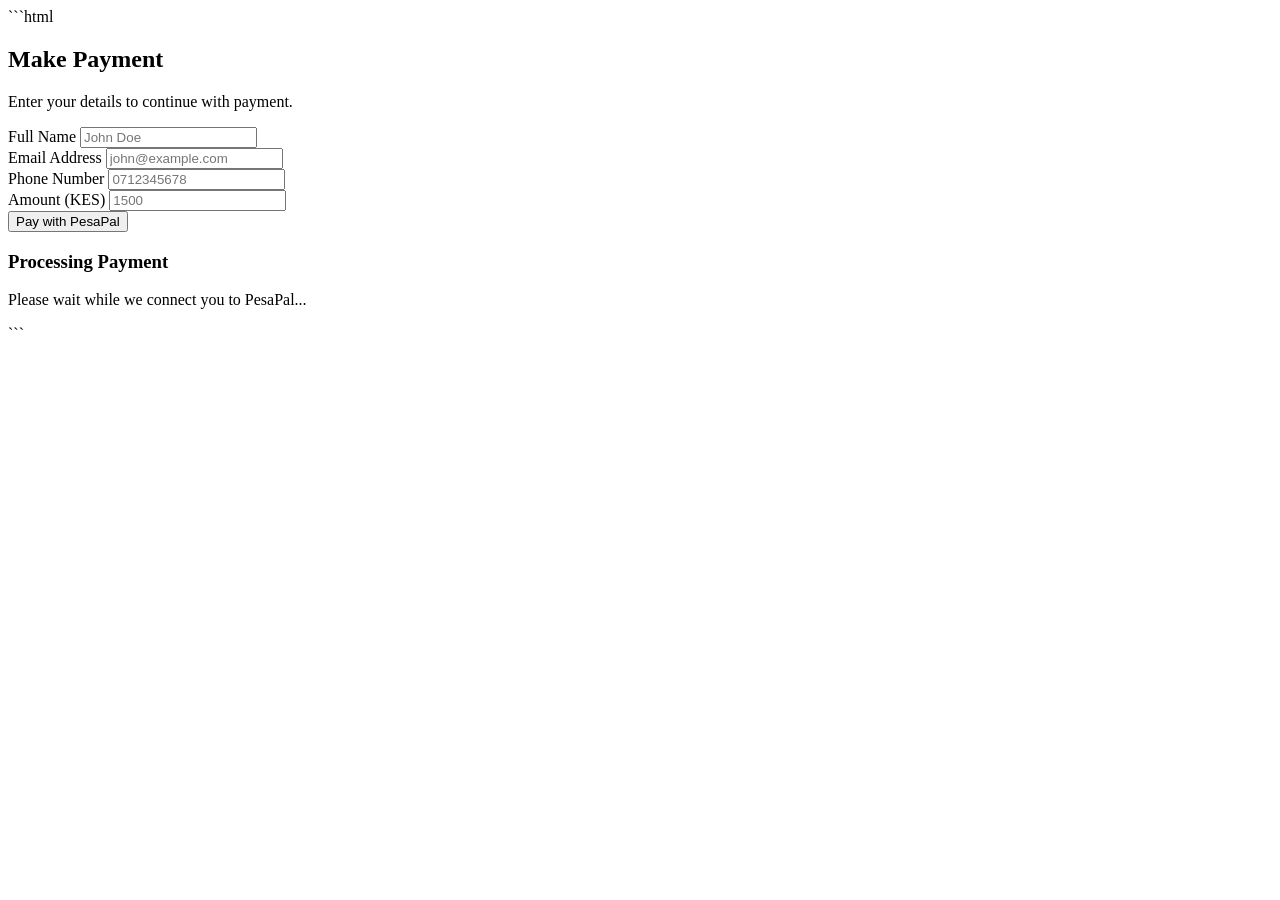
==== index.html @ 087f1995 "upd" ====
```html
<!DOCTYPE html>
<html lang="en">
<head>
  <meta charset="UTF-8">
  <meta name="viewport" content="width=device-width, initial-scale=1.0">

  <title>Make Payment</title>

  <link rel="stylesheet" href="style.css">
</head>

<body>

  <main class="payment-container">

    <section class="payment-card">

      <h1>Make Payment</h1>

      <p class="subtitle">
        Enter your details to continue with payment.
      </p>

      <form id="paymentForm">

        <div class="form-group">
          <label for="name">Full Name</label>

          <input
            type="text"
            id="name"
            placeholder="John Doe"
            required
          >
        </div>

        <div class="form-group">
          <label for="email">Email Address</label>

          <input
            type="email"
            id="email"
            placeholder="john@example.com"
            required
          >
        </div>

        <div class="form-group">
          <label for="phone">Phone Number</label>

          <input
            type="tel"
            id="phone"
            placeholder="0712345678"
            required
          >
        </div>

        <div class="form-group">
          <label for="amount">Amount (KES)</label>

          <input
            type="number"
            id="amount"
            min="1"
            step="0.01"
            placeholder="1500"
            required
          >
        </div>

        <button
          type="submit"
          id="payButton"
        >
          Pay with PesaPal
        </button>

        <p id="message"></p>

      </form>

    </section>

  </main>


  <!-- Payment Loading Screen -->

  <div
    id="paymentLoader"
    class="payment-loader hidden"
  >

    <div class="loader-box">

      <div class="spinner"></div>

      <h3>Processing Payment</h3>

      <p>
        Please wait while we connect you to PesaPal...
      </p>

    </div>

  </div>


  <script src="app.js"></script>

</body>
</html>
```
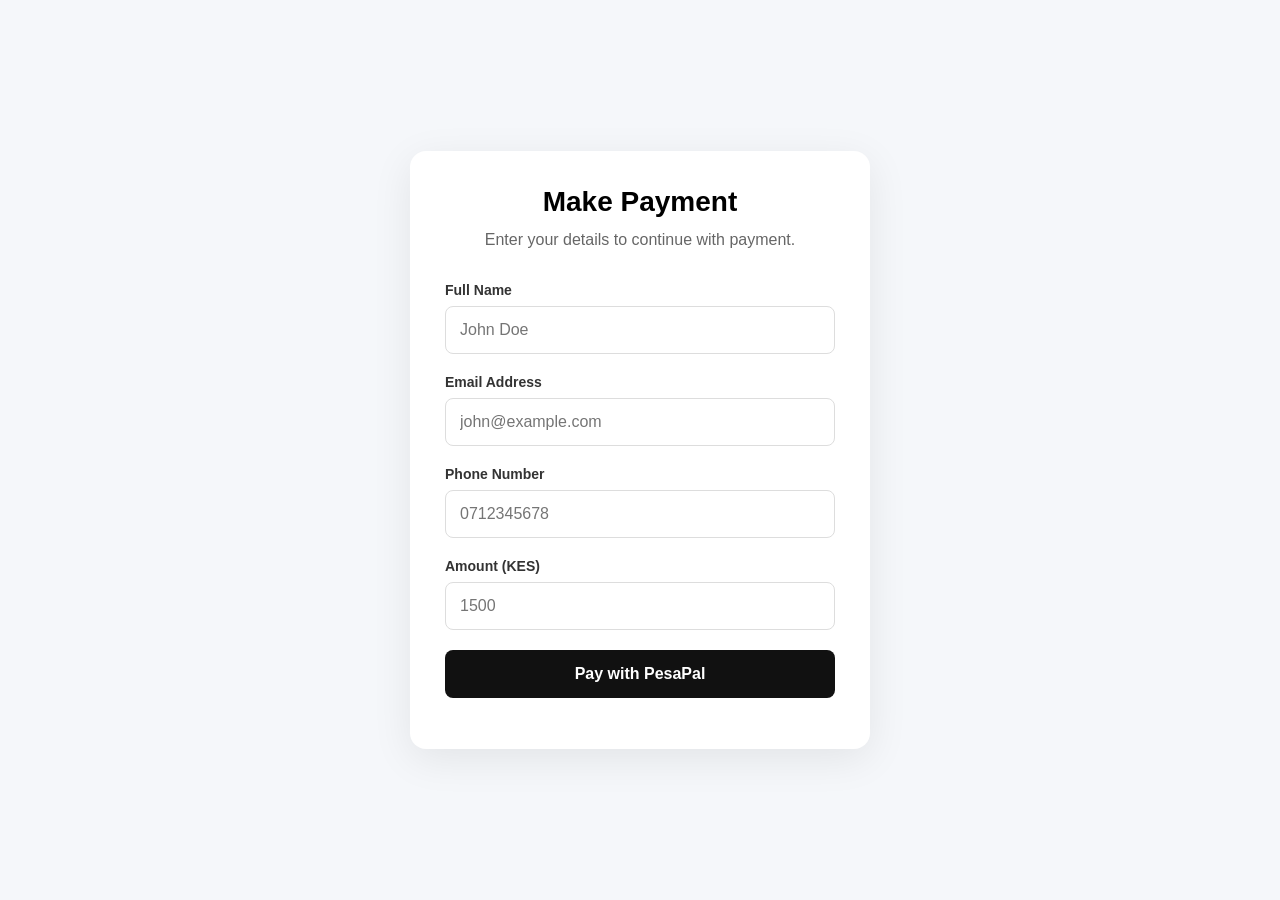
==== commit 47ae372a: "upd" ====
--- a/index.html
+++ b/index.html
@@ -1,4 +1,3 @@
-```html
 <!DOCTYPE html>
 <html lang="en">
 <head>
@@ -112,4 +111,4 @@
 
 </body>
 </html>
-```
+
--- a/style.css
+++ b/style.css
@@ -0,0 +1,230 @@
+
+* {
+  box-sizing: border-box;
+}
+
+body {
+  margin: 0;
+
+  font-family:
+    Arial,
+    Helvetica,
+    sans-serif;
+
+  background: #f5f7fa;
+
+  min-height: 100vh;
+
+  display: flex;
+
+  align-items: center;
+
+  justify-content: center;
+}
+
+.payment-container {
+  width: 100%;
+
+  max-width: 500px;
+
+  padding: 20px;
+}
+
+.payment-card {
+  background: #ffffff;
+
+  padding: 35px;
+
+  border-radius: 16px;
+
+  box-shadow:
+    0 10px 40px rgba(0, 0, 0, 0.08);
+}
+
+.payment-card h1 {
+  margin: 0 0 10px;
+
+  text-align: center;
+
+  font-size: 28px;
+}
+
+.subtitle {
+  margin: 0 0 30px;
+
+  text-align: center;
+
+  color: #666;
+
+  line-height: 1.5;
+}
+
+.form-group {
+  margin-bottom: 20px;
+}
+
+.form-group label {
+  display: block;
+
+  margin-bottom: 8px;
+
+  font-size: 14px;
+
+  font-weight: 600;
+
+  color: #333;
+}
+
+.form-group input {
+  width: 100%;
+
+  padding: 14px;
+
+  border: 1px solid #ddd;
+
+  border-radius: 8px;
+
+  font-size: 16px;
+
+  outline: none;
+
+  transition: border-color 0.2s;
+}
+
+.form-group input:focus {
+  border-color: #111;
+}
+
+#payButton {
+  width: 100%;
+
+  padding: 15px;
+
+  border: none;
+
+  border-radius: 8px;
+
+  background: #111;
+
+  color: #fff;
+
+  font-size: 16px;
+
+  font-weight: 600;
+
+  cursor: pointer;
+
+  transition:
+    opacity 0.2s,
+    transform 0.2s;
+}
+
+#payButton:hover {
+  opacity: 0.9;
+}
+
+#payButton:active {
+  transform: scale(0.98);
+}
+
+#payButton:disabled {
+  opacity: 0.6;
+
+  cursor: not-allowed;
+}
+
+#message {
+  margin-top: 15px;
+
+  text-align: center;
+
+  color: #d00;
+}
+
+
+/* =========================
+   PAYMENT LOADER
+   ========================= */
+
+.payment-loader {
+  position: fixed;
+
+  inset: 0;
+
+  z-index: 9999;
+
+  display: flex;
+
+  align-items: center;
+
+  justify-content: center;
+
+  padding: 20px;
+
+  background:
+    rgba(0, 0, 0, 0.65);
+}
+
+.payment-loader.hidden {
+  display: none;
+}
+
+.loader-box {
+  width: 100%;
+
+  max-width: 360px;
+
+  padding: 35px 25px;
+
+  border-radius: 16px;
+
+  background: #ffffff;
+
+  text-align: center;
+
+  box-shadow:
+    0 15px 50px rgba(0, 0, 0, 0.2);
+}
+
+.spinner {
+  width: 48px;
+
+  height: 48px;
+
+  margin: 0 auto 20px;
+
+  border: 5px solid #e5e5e5;
+
+  border-top-color: #111;
+
+  border-radius: 50%;
+
+  animation:
+    paymentSpin 0.8s linear infinite;
+}
+
+.loader-box h3 {
+  margin: 0 0 8px;
+
+  font-size: 20px;
+}
+
+.loader-box p {
+  margin: 0;
+
+  color: #666;
+
+  line-height: 1.5;
+}
+
+@keyframes paymentSpin {
+
+  from {
+    transform: rotate(0deg);
+  }
+
+  to {
+    transform: rotate(360deg);
+  }
+
+}
